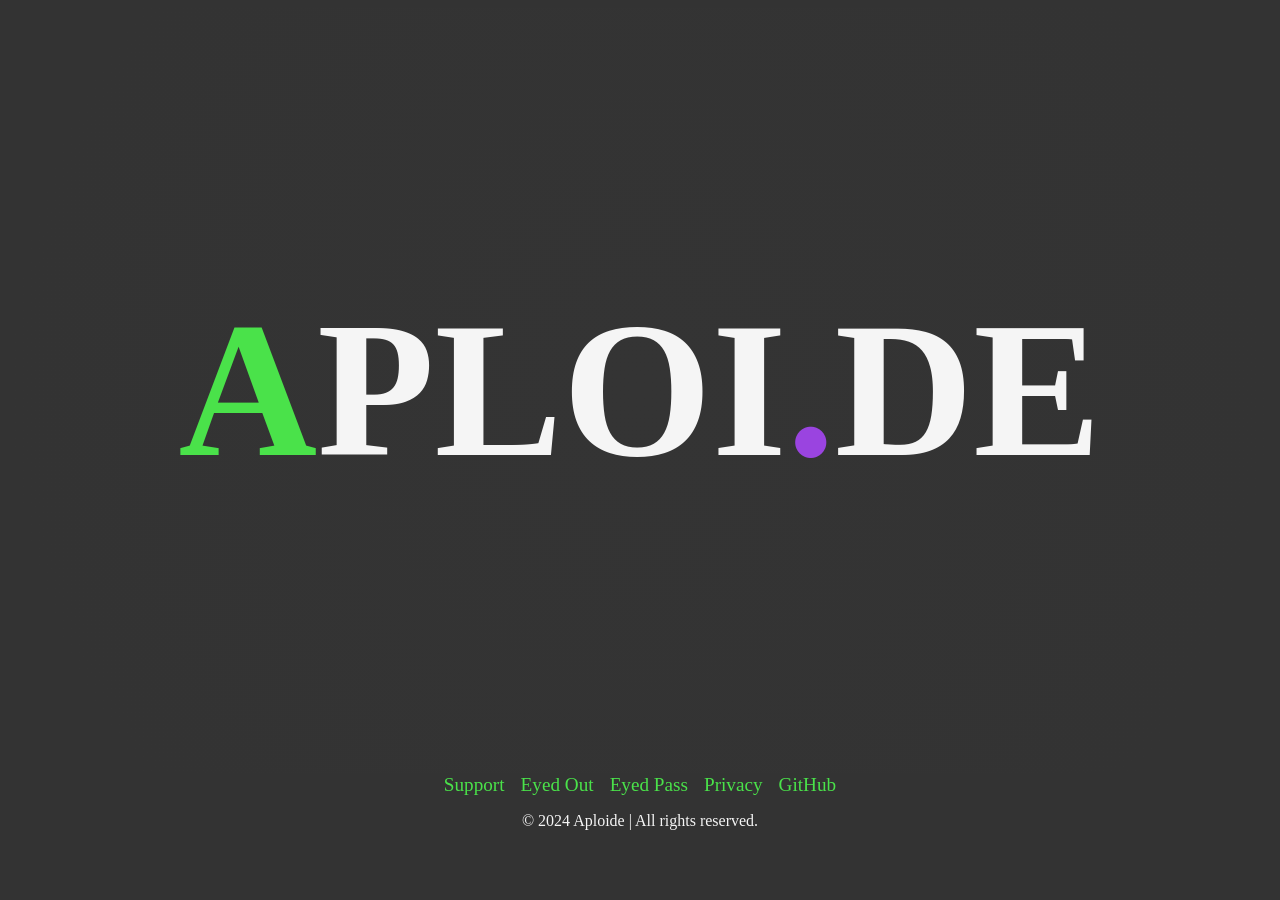
==== index.html @ a92f7ce1 "Added Eyed Pass, reformatted the code structure" ====
<!doctype html>
<html lang=en>
<meta http-equiv="content-type" content="text/html;charset=utf-8" />

<head>
  <meta charset="UTF-8">
  <meta name="viewport" content="width=device-width, initial-scale=1.0">
  <title>Aploide</title>
  <meta name="description"
    content="Aploide is a privacy-focused company dedicated to developing applications that promote secure and confidential interactions. With a strong commitment to user privacy, Aploide focuses on creating innovative and meaningful solutions that empower users while protecting their personal information.">
  <meta name="author" content="Aploide">
  <link rel="canonical" href="https://aploi.de">
  <link rel="shortcut icon" href="/favicon.ico" type="image/png">
  <link rel="icon" type="image/x-icon" href="/favicon.ico">

  <meta property="og:url" content="https://aploi.de">
  <meta property="og:type" content="website">
  <meta property="og:title" content="Aploide">
  <meta property="og:description"
    content="Aploide is a privacy-focused company dedicated to developing applications that promote secure and confidential interactions. With a strong commitment to user privacy, Aploide focuses on creating innovative and meaningful solutions that empower users while protecting their personal information.">
  <meta property="og:image" content="/assets/img/main.og.jpg">
  <meta property="og:image:alt" content="Aploide">
  <meta property="og:locale" content="en_US">
  <meta property="og:site_name" content="Aploide">

  <meta name="twitter:card" content="summary_large_image">
  <meta name="twitter:domain" content="aploi.de">
  <meta name="twitter:url" content="https://aploi.de">
  <meta name="twitter:title" content="Aploide">
  <meta name="twitter:description"
    content="Aploide is a privacy-focused company dedicated to developing applications that promote secure and confidential interactions. With a strong commitment to user privacy, Aploide focuses on creating innovative and meaningful solutions that empower users while protecting their personal information.">
  <meta name="twitter:image" content="/assets/img/main.og.jpg">

  <link rel="stylesheet" href="/assets/css/main.css">
  <link rel="stylesheet" href="/assets/css/fonts.css">

</head>

<body>
  <main>
    <section class="a-terattivo">
      <h1>
        <a href=https://aploi.de>
          <span class=verde>A</span>
          <span class=bianco>PLOI</span>
          <span class=viola>.</span>
          <span class=bianco>DE</span>
        </a>
      </h1>
    </section>
    <footer class="i-terattivo">
      <ul class="bott">
        <li><a href=mailto:yo@aploi.de>Support</a></li>
        <li><a href=/eyed>Eyed Out</a></li>
        <li><a href="/eyed-pass/">Eyed Pass</a></li>
        <li><a href=/privacy>Privacy</a></li>
        <li><a href=https://github.com/Aploide>GitHub</a></li>
      </ul>
      <ul class="a-copy">
        <li><span>© 2024 Aploide | All rights reserved.</span></li>
      </ul>
    </footer>
  </main>
</body>

</html>
---- assets/css/main.css ----
body {
    background-color: #333333;
    overflow: hidden;

}

main {
    background: radial-gradient(circle farthest-side, #343434 0%, #333333 100%);
}

.a-terattivo {
    font-family: 'bld';
    font-size: min(10em, 10vw);
    line-height: 1;
    font-weight: 700 !important;
    display: flex;
    justify-content: center;
    align-items: center;
    height: 85vh;
    outline: 0;
    word-wrap: normal;
}

.verde {
    color: #4ae24a;
}

.viola {
    color: #9a44e0;
}

.bianco {
    color: whitesmoke;
}

a:hover {
    color: #b25ff7;
}

a {
    color: #4ae24a;
    text-decoration: none;
    transition: color 0.3s ease-in-out;
}


.a-terattivo h1 {
    letter-spacing: -1.2em;
}

.a-terattivo h1 span {
    letter-spacing: 0;
}

.a-terattivo a {
    text-decoration: none;
}

.i-terattivo {
    position: absolute;
    bottom: 6%;
    left: 0;
    right: 0;
    padding: 1rem;
    display: flex;
    justify-content: center;
    align-items: center;
    flex-flow: row wrap;
    flex-direction: column;
    gap: 1rem;
}

.i-terattivo li {
    margin: 0;
    padding: 0;
}

.i-terattivo a {
    font-size: 1.2rem;
}

.i-terattivo ul {
    justify-content: center;
    display: flex;
    align-items: center;
    list-style: none;
    margin: 0;
    padding: 0;
    flex-flow: row wrap;
    gap: 1rem;
}

footer {
    font-family: 'Reg';
    font-weight: 400;
    display: flex;
    flex-flow: column nowrap;
    text-align: center;
    gap: 1rem;
    padding: 2rem;
    z-index: 5;
}

.a-copy {
    list-style: none;
    font-family: 'Mdm';
    color: whitesmoke;
    padding: 1rem;
    display: flex;
    justify-content: center;
    align-items: center;
    margin-top: 1rem;
}


/* For Text Only pages */

.spacer {
    margin: 5em 0;
}

.spacermini {
    margin: 2em 0;
}

.terattivo h1,
h2 {
    font-family: 'SBld';
    font-weight: 400;
}

.terattivo p {
    font-family: 'Mdm';
    font-weight: 100;
}
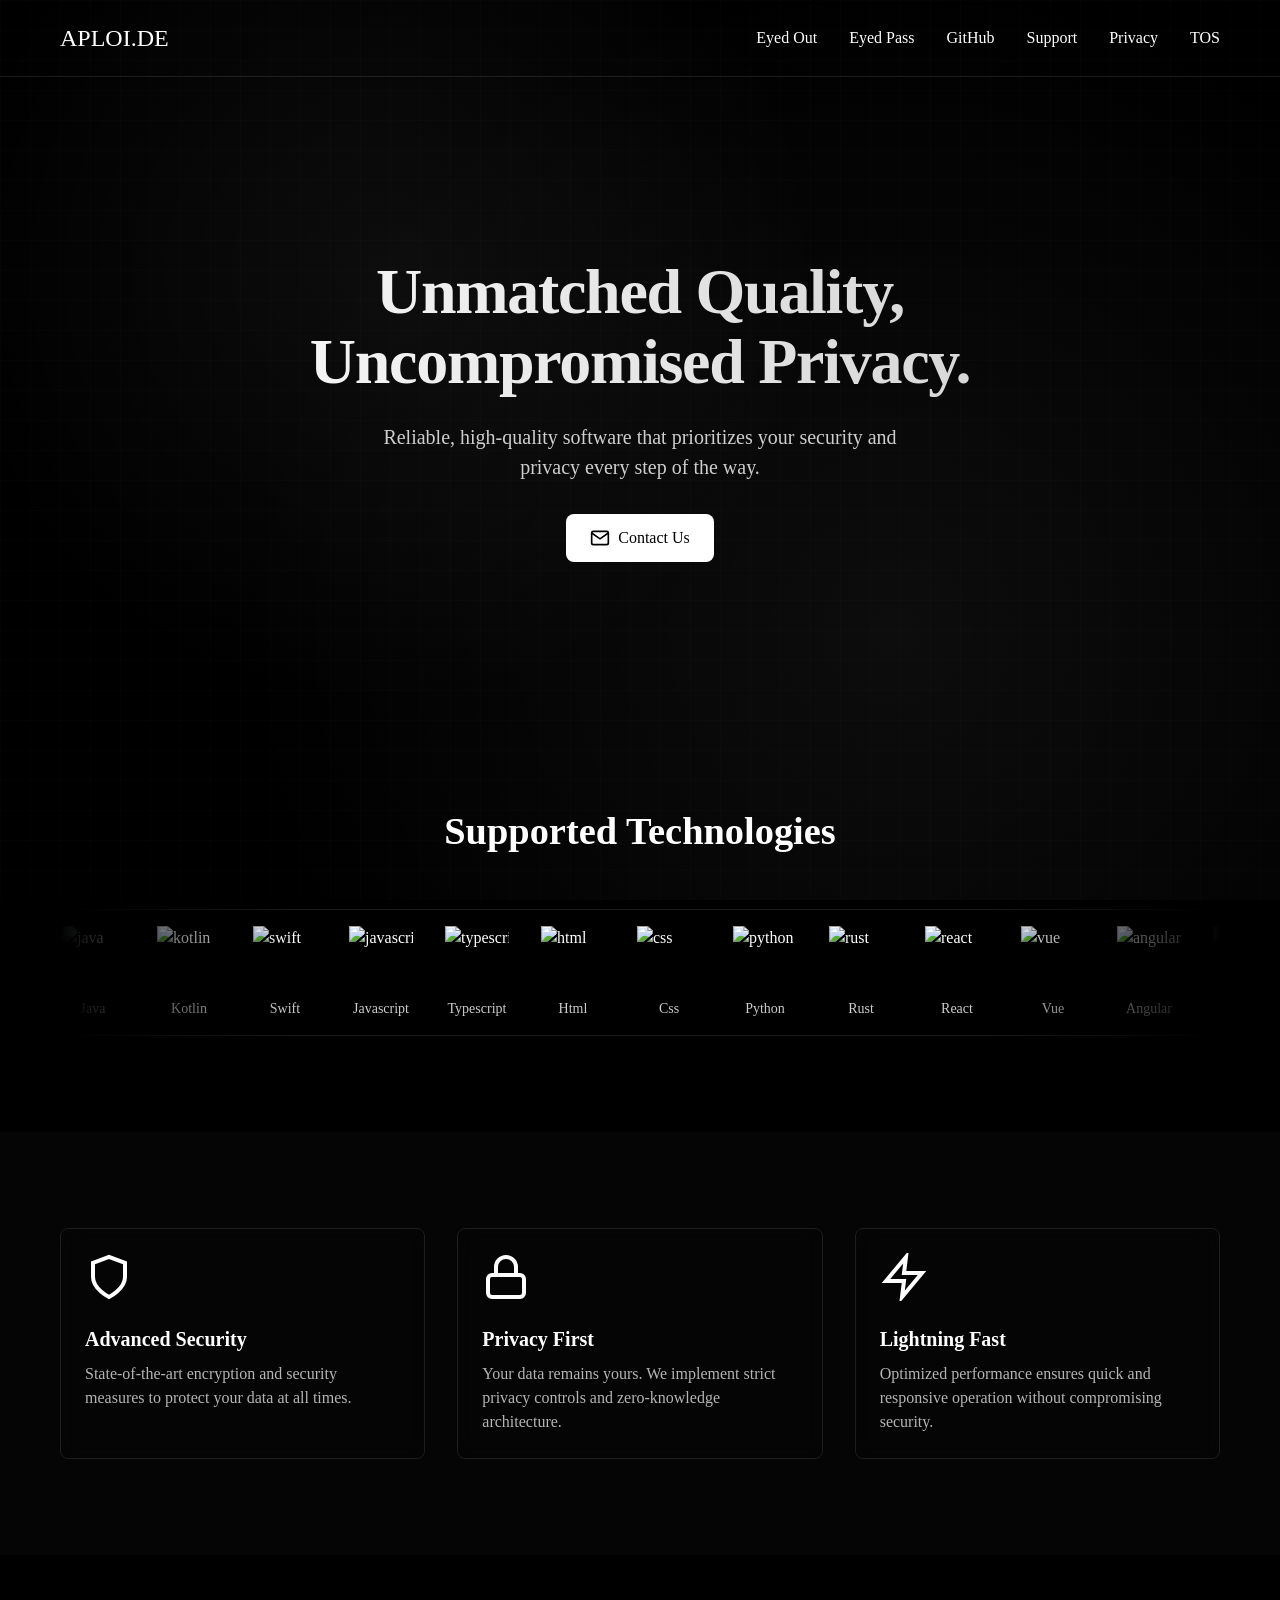
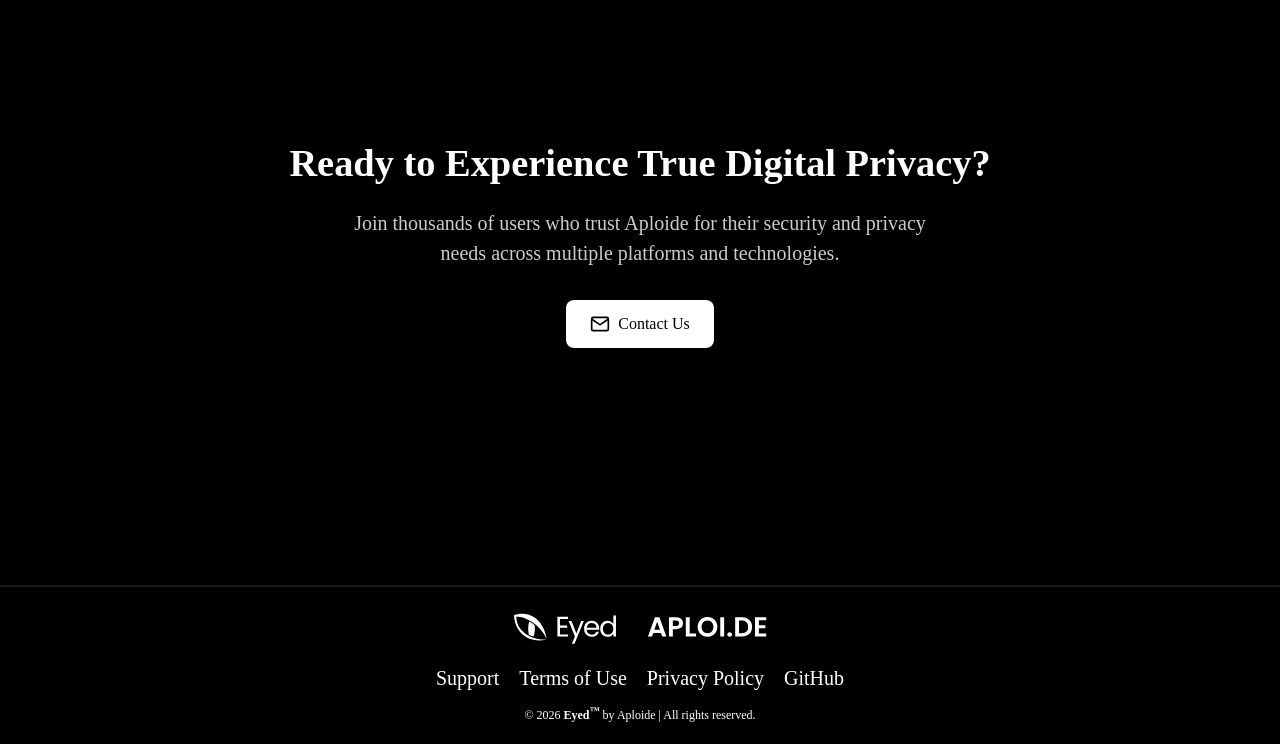
==== commit 1a0c8d3b: "Major Style change on the main page, fixed few elements, optimized the styles." ====
--- a/index.html
+++ b/index.html
@@ -1,66 +1,183 @@
-<!doctype html>
-<html lang=en>
-<meta http-equiv="content-type" content="text/html;charset=utf-8" />
-
-<head>
-  <meta charset="UTF-8">
-  <meta name="viewport" content="width=device-width, initial-scale=1.0">
-  <title>Aploide</title>
-  <meta name="description"
-    content="Aploide is a privacy-focused company dedicated to developing applications that promote secure and confidential interactions. With a strong commitment to user privacy, Aploide focuses on creating innovative and meaningful solutions that empower users while protecting their personal information.">
-  <meta name="author" content="Aploide">
-  <link rel="canonical" href="https://aploi.de">
-  <link rel="shortcut icon" href="/favicon.ico" type="image/png">
-  <link rel="icon" type="image/x-icon" href="/favicon.ico">
-
-  <meta property="og:url" content="https://aploi.de">
-  <meta property="og:type" content="website">
-  <meta property="og:title" content="Aploide">
-  <meta property="og:description"
-    content="Aploide is a privacy-focused company dedicated to developing applications that promote secure and confidential interactions. With a strong commitment to user privacy, Aploide focuses on creating innovative and meaningful solutions that empower users while protecting their personal information.">
-  <meta property="og:image" content="/assets/img/main.og.jpg">
-  <meta property="og:image:alt" content="Aploide">
-  <meta property="og:locale" content="en_US">
-  <meta property="og:site_name" content="Aploide">
-
-  <meta name="twitter:card" content="summary_large_image">
-  <meta name="twitter:domain" content="aploi.de">
-  <meta name="twitter:url" content="https://aploi.de">
-  <meta name="twitter:title" content="Aploide">
-  <meta name="twitter:description"
-    content="Aploide is a privacy-focused company dedicated to developing applications that promote secure and confidential interactions. With a strong commitment to user privacy, Aploide focuses on creating innovative and meaningful solutions that empower users while protecting their personal information.">
-  <meta name="twitter:image" content="/assets/img/main.og.jpg">
-
-  <link rel="stylesheet" href="/assets/css/main.css">
-  <link rel="stylesheet" href="/assets/css/fonts.css">
-
-</head>
-
-<body>
-  <main>
-    <section class="a-terattivo">
-      <h1>
-        <a href=https://aploi.de>
-          <span class=verde>A</span>
-          <span class=bianco>PLOI</span>
-          <span class=viola>.</span>
-          <span class=bianco>DE</span>
-        </a>
-      </h1>
-    </section>
-    <footer class="i-terattivo">
-      <ul class="bott">
-        <li><a href=mailto:yo@aploi.de>Support</a></li>
-        <li><a href=/eyed>Eyed Out</a></li>
-        <li><a href="/eyed-pass/">Eyed Pass</a></li>
-        <li><a href=/privacy>Privacy</a></li>
-        <li><a href=https://github.com/Aploide>GitHub</a></li>
-      </ul>
-      <ul class="a-copy">
-        <li><span>© 2024 Aploide | All rights reserved.</span></li>
-      </ul>
-    </footer>
-  </main>
-</body>
-
-</html>
+<!DOCTYPE html>
+<html lang="en">
+<head>
+    <meta charset="UTF-8">
+
+    <!-- Fonts preload -->
+    <link rel="preload" href="/assets/font/Reg.woff2" as="font" type="font/woff2" crossorigin="anonymous">
+    <link rel="preload" href="/assets/font/SBld.woff2" as="font" type="font/woff2" crossorigin="anonymous">
+    <link rel="preload" href="/assets/font/Mdm.woff2" as="font" type="font/woff2" crossorigin="anonymous">
+  
+    <!-- CSS Styling -->
+    <link rel="stylesheet" href="/assets/css/fonts.css" media="all" onload="this.media='all'">
+    <link rel="stylesheet" href="./assets/css/main.css" media="all" onload="this.media='all'">
+    <link rel="stylesheet" href="/assets/css/footer.css" media="all" onload="this.media='all'">
+  
+    <!-- Main metadata -->
+    <meta http-equiv="content-type" content="text/html;charset=utf-8" />
+    <meta name="viewport" content="width=device-width, initial-scale=1.0">
+    <title>Aploide - Unmatched Quality, Uncompromised Privacy.</title>
+    <meta name="description" content="Aploide is a privacy-focused company dedicated to developing applications that promote secure and confidential interactions. With a strong commitment to user privacy, Aploide focuses on creating innovative and meaningful solutions that empower users while protecting their personal information.">
+    <meta name="author" content="Aploide, Carlo Esposito">
+    <link rel="canonical" href="https://aploi.de/">
+    <link rel="shortcut icon" href="./favicon.ico" type="image/png">
+    <link rel="icon" type="image/x-icon" href="./favicon.ico">  
+    <meta property="og:url" content="https://aploi.de/">
+    <meta property="og:type" content="website">
+    <meta property="og:title" content="Aploide - Unmatched Quality, Uncompromised Privacy.">
+    <meta property="og:description" content="Aploide is a privacy-focused company dedicated to developing applications that promote secure and confidential interactions. With a strong commitment to user privacy, Aploide focuses on creating innovative and meaningful solutions that empower users while protecting their personal information.">
+    <meta property="og:image" content="/assets/img/main.og.jpg">
+    <meta property="og:image:alt" content="Aploide Website">
+    <meta property="og:locale" content="en_US">
+    <meta property="og:site_name" content="Aploide - Unmatched Quality, Uncompromised Privacy.">
+
+</head>
+<body>
+    <div class="background-pattern"></div>
+
+    <nav>
+        <div class="container nav-container">
+            <a href="/" class="logo">APLOI.DE</a>
+            <div class="nav-links">
+                <a href="/eyed/">Eyed Out</a>
+                <a href="/eyed-pass/">Eyed Pass</a>
+                <a href="https://github.com/aploide/">GitHub</a>
+                <a href="mailto:yo@aploi.de">Support</a>
+                <a href="/privacy/">Privacy</a>
+                <a href="/eyed-TOS/">TOS</a>
+            </div>
+        </div>
+    </nav>
+
+    <section class="hero">
+        <div class="container">
+            <h1>
+                Unmatched Quality,<br>
+                Uncompromised Privacy.
+            </h1>
+            <p>
+                Reliable, high-quality software that prioritizes your security and privacy every step of the way.
+            </p>
+            <div class="button-group">
+                <a href="mailto:yo@aploi.de" class="button button-primary">
+                    <svg width="20" height="20" viewBox="0 0 24 24" fill="none" stroke="currentColor" stroke-width="2">
+                        <path d="M4 4h16c1.1 0 2 .9 2 2v12c0 1.1-.9 2-2 2H4c-1.1 0-2-.9-2-2V6c0-1.1.9-2 2-2z"/>
+                        <polyline points="22,6 12,13 2,6"/>
+                    </svg>
+                    Contact Us
+                </a>
+            </div>
+        </div>
+    </section>
+
+    <section class="technologies">
+        <div class="container">
+            <h2>Supported Technologies</h2>
+            <div class="tech-carousel">
+                <div class="tech-carousel-inner">
+                    <!-- Qua si caricano gli elementi -->
+                </div>
+            </div>
+        </div>
+    </section>
+
+    <section class="features">
+        <div class="container">
+            <div class="features-grid">
+                <div class="feature">
+                    <svg viewBox="0 0 24 24" fill="none" stroke="currentColor" stroke-width="2">
+                        <path d="M12 22s8-4 8-10V5l-8-3-8 3v7c0 6 8 10 8 10z"/>
+                    </svg>
+                    <h3>Advanced Security</h3>
+                    <p>State-of-the-art encryption and security measures to protect your data at all times.</p>
+                </div>
+                <div class="feature">
+                    <svg viewBox="0 0 24 24" fill="none" stroke="currentColor" stroke-width="2">
+                        <rect x="3" y="11" width="18" height="11" rx="2" ry="2"/>
+                        <path d="M7 11V7a5 5 0 0110 0v4"/>
+                    </svg>
+                    <h3>Privacy First</h3>
+                    <p>Your data remains yours. We implement strict privacy controls and zero-knowledge architecture.</p>
+                </div>
+                <div class="feature">
+                    <svg viewBox="0 0 24 24" fill="none" stroke="currentColor" stroke-width="2">
+                        <path d="M13 2L3 14h9l-1 8 10-12h-9l1-8z"/>
+                    </svg>
+                    <h3>Lightning Fast</h3>
+                    <p>Optimized performance ensures quick and responsive operation without compromising security.</p>
+                </div>
+            </div>
+        </div>
+    </section>
+
+    <section class="hero">
+        <div class="container">
+            <h2>Ready to Experience True Digital Privacy?</h2>
+            <p>Join thousands of users who trust Aploide for their security and privacy needs across multiple platforms and technologies.</p>
+            <div class="button-group">
+                <a href="mailto:yo@aploi.de" class="button button-primary">
+                    <svg width="20" height="20" viewBox="0 0 24 24" fill="none" stroke="currentColor" stroke-width="2">
+                        <path d="M4 4h16c1.1 0 2 .9 2 2v12c0 1.1-.9 2-2 2H4c-1.1 0-2-.9-2-2V6c0-1.1.9-2 2-2z"/>
+                        <polyline points="22,6 12,13 2,6"/>
+                    </svg>
+                    Contact Us
+                </a>
+            </div>
+        </div>
+    </section>
+
+    <footer>
+        <a href="https://aploi.de"><img src="/assets/img/logos.svg" alt="Eyed and Aploide Logos"></a>
+        <div class="l-links">
+          <a href="mailto:yo@aploi.de">Support</a>
+          <a href="https://aploi.de/eyed-TOS">Terms of Use</a>
+          <a href="https://aploi.de/privacy">Privacy Policy</a>
+          <a href="https://github.com/aploide">GitHub</a>
+        </div>
+        <div class="copyright">
+          <p>© <span id="current-year"></span> <strong>Eyed<sup>™</sup></strong> by Aploide | All rights reserved.</p>
+        </div>
+    </footer>
+
+    <script>
+        
+        // Current year Copyright
+        document.getElementById('current-year').textContent = new Date().getFullYear();
+
+        // Technology carousel
+        const TECHNOLOGIES = [
+            'java', 'kotlin', 'swift', 'javascript', 'typescript', 'html', 'css',
+            'python', 'rust', 'react', 'vue', 'angular', 'nodejs', 'nextjs', 'nuxtjs', 
+            'ruby', 'git',
+        ];
+
+        const carouselInner = document.querySelector('.tech-carousel-inner');
+
+        function createTechItem(tech) {
+            const item = document.createElement('div');
+            item.className = 'tech-item';
+            item.innerHTML = `
+                <img src="https://skillicons.dev/icons?i=${tech}" alt="${tech}" width="64" height="64">
+                <span>${tech}</span>
+            `;
+            return item;
+        }
+
+        function populateCarousel() {
+            TECHNOLOGIES.forEach(tech => {
+                const item = createTechItem(tech);
+                carouselInner.appendChild(item);
+            });
+
+            // Clone items for seamless looping
+            TECHNOLOGIES.forEach(tech => {
+                const item = createTechItem(tech);
+                carouselInner.appendChild(item);
+            });
+        }
+
+        populateCarousel();
+    </script>
+</body>
+</html>
+
--- a/assets/css/main.css
+++ b/assets/css/main.css
@@ -1,135 +1,247 @@
-body {
-    background-color: #333333;
-    overflow: hidden;
-
-}
-
-main {
-    background: radial-gradient(circle farthest-side, #343434 0%, #333333 100%);
-}
-
-.a-terattivo {
-    font-family: 'bld';
-    font-size: min(10em, 10vw);
-    line-height: 1;
-    font-weight: 700 !important;
-    display: flex;
-    justify-content: center;
-    align-items: center;
-    height: 85vh;
-    outline: 0;
-    word-wrap: normal;
-}
-
-.verde {
-    color: #4ae24a;
-}
-
-.viola {
-    color: #9a44e0;
-}
-
-.bianco {
-    color: whitesmoke;
-}
-
-a:hover {
-    color: #b25ff7;
-}
-
-a {
-    color: #4ae24a;
-    text-decoration: none;
-    transition: color 0.3s ease-in-out;
-}
-
-
-.a-terattivo h1 {
-    letter-spacing: -1.2em;
-}
-
-.a-terattivo h1 span {
-    letter-spacing: 0;
-}
-
-.a-terattivo a {
-    text-decoration: none;
-}
-
-.i-terattivo {
-    position: absolute;
-    bottom: 6%;
-    left: 0;
-    right: 0;
-    padding: 1rem;
-    display: flex;
-    justify-content: center;
-    align-items: center;
-    flex-flow: row wrap;
-    flex-direction: column;
-    gap: 1rem;
-}
-
-.i-terattivo li {
+:root{
+    --non-focused-accent: #ffffff1a;
+    --first-color: #ffffff0d;
+    --second-color: #ffffff03;
+    --cream: #ffffffcc;
+}
+
+
+* {
     margin: 0;
     padding: 0;
-}
-
-.i-terattivo a {
-    font-size: 1.2rem;
-}
-
-.i-terattivo ul {
+    box-sizing: border-box;
+}
+
+body {
+    font-family: 'Reg';
+    background-color: black;
+    color: white;
+    line-height: 1.5;
+    min-height: 100vh;
+}
+
+/* Background patterns */
+.background-pattern {
+    position: fixed;
+    top: 0;
+    left: 0;
+    width: 100%;
+    height: 100%;
+    z-index: -1;
+    background-image: 
+        radial-gradient(circle at 30% 30%, var(--first-color) 0%, transparent 40%),
+        radial-gradient(circle at 70% 70%, var(--first-color) 0%, transparent 60%),
+        linear-gradient(to right, var(--second-color) 1px, transparent 1px),
+        linear-gradient(to bottom, var(--second-color) 1px, transparent 1px);
+    background-size: 100% 100%, 100% 100%, 30px 30px, 30px 30px;
+}
+
+/* Layout */
+.container {
+    max-width: 1200px;
+    margin: 0 auto;
+    padding: 0 20px;
+}
+
+/* Navigation */
+nav {
+    border-bottom: 1px solid var(--non-focused-accent);
+    padding: 20px 0;
+}
+
+.nav-container {
+    display: flex;
+    justify-content: space-between;
+    align-items: center;
+}
+
+.logo {
+    font-family: 'SBld';
+    font-size: 24px;
+    text-decoration: none;
+    color: white;
+}
+
+.nav-links {
+    display: none;
+}
+
+.nav-links a {
+    color: white;
+    text-decoration: none;
+    transition: opacity 0.2s;
+}
+
+.nav-links a:hover {
+    opacity: 0.8;
+}
+
+/* Hero Section */
+.hero {
+    padding: 96px 0;
+    text-align: center;
+    padding-top: 20vh;
+    height: 70vh;
+}
+
+.hero h1 {
+    font-size: clamp(2.5rem, 5vw, 4.5rem);
+    font-family: 'Mdm';
+    letter-spacing: -0.02em;
+    line-height: 1.1;
+    margin-bottom: 24px;
+    background: linear-gradient(to right, white, var(--cream));
+    -webkit-background-clip: text;
+    background-clip: text;
+    color: transparent;
+}
+
+.hero p {
+    font-size: clamp(1.1rem, 2vw, 1.25rem);
+    color: rgba(255, 255, 255, 0.8);
+    max-width: 36rem;
+    margin: 0 auto 32px;
+}
+
+.hero h2 {
+    font-size: clamp(2rem, 3vw, 2.5rem);
+    font-family: 'Mdm';
+    margin-bottom: 16px;
+}
+
+
+/* Buttons */
+.button-group {
+    display: flex;
+    gap: 16px;
     justify-content: center;
+    flex-wrap: wrap;
+}
+
+.button {
+    display: inline-flex;
+    align-items: center;
+    gap: 8px;
+    padding: 12px 24px;
+    border-radius: 8px;
+    font-family: 'SBld';
+    text-decoration: none;
+    transition: all 0.2s;
+}
+
+.button-primary {
+    background-color: white;
+    color: black;
+}
+
+.button-primary:hover {
+    background-color: #ffffffe6;
+}
+
+/* Features Section */
+.features {
+    padding: 96px 0;
+    background-color: #ffffff05;
+}
+
+.features-grid {
+    display: grid;
+    gap: 32px;
+    grid-template-columns: repeat(auto-fit, minmax(280px, 1fr));
+}
+
+.feature {
+    padding: 24px;
+    border: 1px solid #ffffff1a;
+    border-radius: 8px;
+    backdrop-filter: blur(10px);
+}
+
+.feature svg {
+    width: 48px;
+    height: 48px;
+    margin-bottom: 16px;
+}
+
+.feature h3 {
+    font-size: 20px;
+    margin-bottom: 8px;
+}
+
+.feature p {
+    color: rgba(255, 255, 255, 0.7);
+}
+
+/* Technologies Section */
+.technologies {
+    padding: 96px 0;
+}
+
+.technologies h2 {
+    font-size: clamp(2rem, 3vw, 2.5rem);
+    margin-bottom: 48px;
+    text-align: center;
+}
+
+.tech-carousel {
+    position: relative;
+    width: 100%;
+    overflow: hidden;
+    background-color: rgba(0, 0, 0, 0.2);
+    backdrop-filter: blur(8px);
+    border: 1px solid rgba(255, 255, 255, 0.1);
+    border-radius: 8px;
+    padding: 16px 0;
+    mask-image: linear-gradient(to right, transparent, white 20%, white 80%, transparent);
+    -webkit-mask-image: linear-gradient(to right, transparent, white 20%, white 80%, transparent);
+}
+
+.tech-carousel-inner {
     display: flex;
+    gap: 32px;
+    white-space: nowrap;
+    animation: scroll 30s linear infinite;
+}
+
+.tech-carousel-inner:hover {
+    animation-play-state: paused;
+}
+
+@keyframes scroll {
+    from {
+        transform: translateX(0);
+    }
+    to {
+        transform: translateX(calc(-50% - 16px));
+    }
+}
+
+.tech-item {
+    display: inline-flex;
+    flex-direction: column;
     align-items: center;
-    list-style: none;
-    margin: 0;
-    padding: 0;
-    flex-flow: row wrap;
-    gap: 1rem;
-}
-
-footer {
-    font-family: 'Reg';
-    font-weight: 400;
-    display: flex;
-    flex-flow: column nowrap;
-    text-align: center;
-    gap: 1rem;
-    padding: 2rem;
-    z-index: 5;
-}
-
-.a-copy {
-    list-style: none;
-    font-family: 'Mdm';
-    color: whitesmoke;
-    padding: 1rem;
-    display: flex;
     justify-content: center;
-    align-items: center;
-    margin-top: 1rem;
-}
-
-
-/* For Text Only pages */
-
-.spacer {
-    margin: 5em 0;
-}
-
-.spacermini {
-    margin: 2em 0;
-}
-
-.terattivo h1,
-h2 {
-    font-family: 'SBld';
-    font-weight: 400;
-}
-
-.terattivo p {
-    font-family: 'Mdm';
-    font-weight: 100;
-}+    flex-shrink: 0;
+}
+
+.tech-item img {
+    width: 64px;
+    height: 64px;
+    margin-bottom: 8px;
+}
+
+.tech-item span {
+    font-size: 14px;
+    color: var(--cream);
+    text-transform: capitalize;
+}
+
+
+/* Responsive */
+
+@media (min-width: 768px) {
+    .nav-links {
+        display: flex;
+        gap: 32px;
+    }
+}
--- a/assets/css/footer.css
+++ b/assets/css/footer.css
@@ -0,0 +1,49 @@
+/* Footer */
+
+footer{
+    border-top: 2px solid var(--non-focused-accent);
+    padding: 20px;
+
+    display: flex;
+    flex-wrap: nowrap;
+    flex-direction: column;
+    align-items: center;
+
+    gap: 10px;
+}
+
+footer img{
+    width: clamp(270px, 10vw, 430px);
+}
+
+.l-links{
+    display: flex;
+    flex-wrap: wrap;
+    flex-direction: row;
+    align-items: center;
+    justify-content: center;
+    gap: 20px;
+}
+
+.l-links a{
+    text-decoration: none;
+    font-family: 'Mdm';
+    font-size: clamp(16px, 2vw, 20px);
+    color: white;
+
+    transition: 250ms;
+}
+
+.l-links a:hover{
+    color: var(--bright-accent);
+
+    transition: 250ms;
+}
+
+.copyright{
+    font-size: 12px;
+}
+
+.copyright span{
+    display: inline;
+}
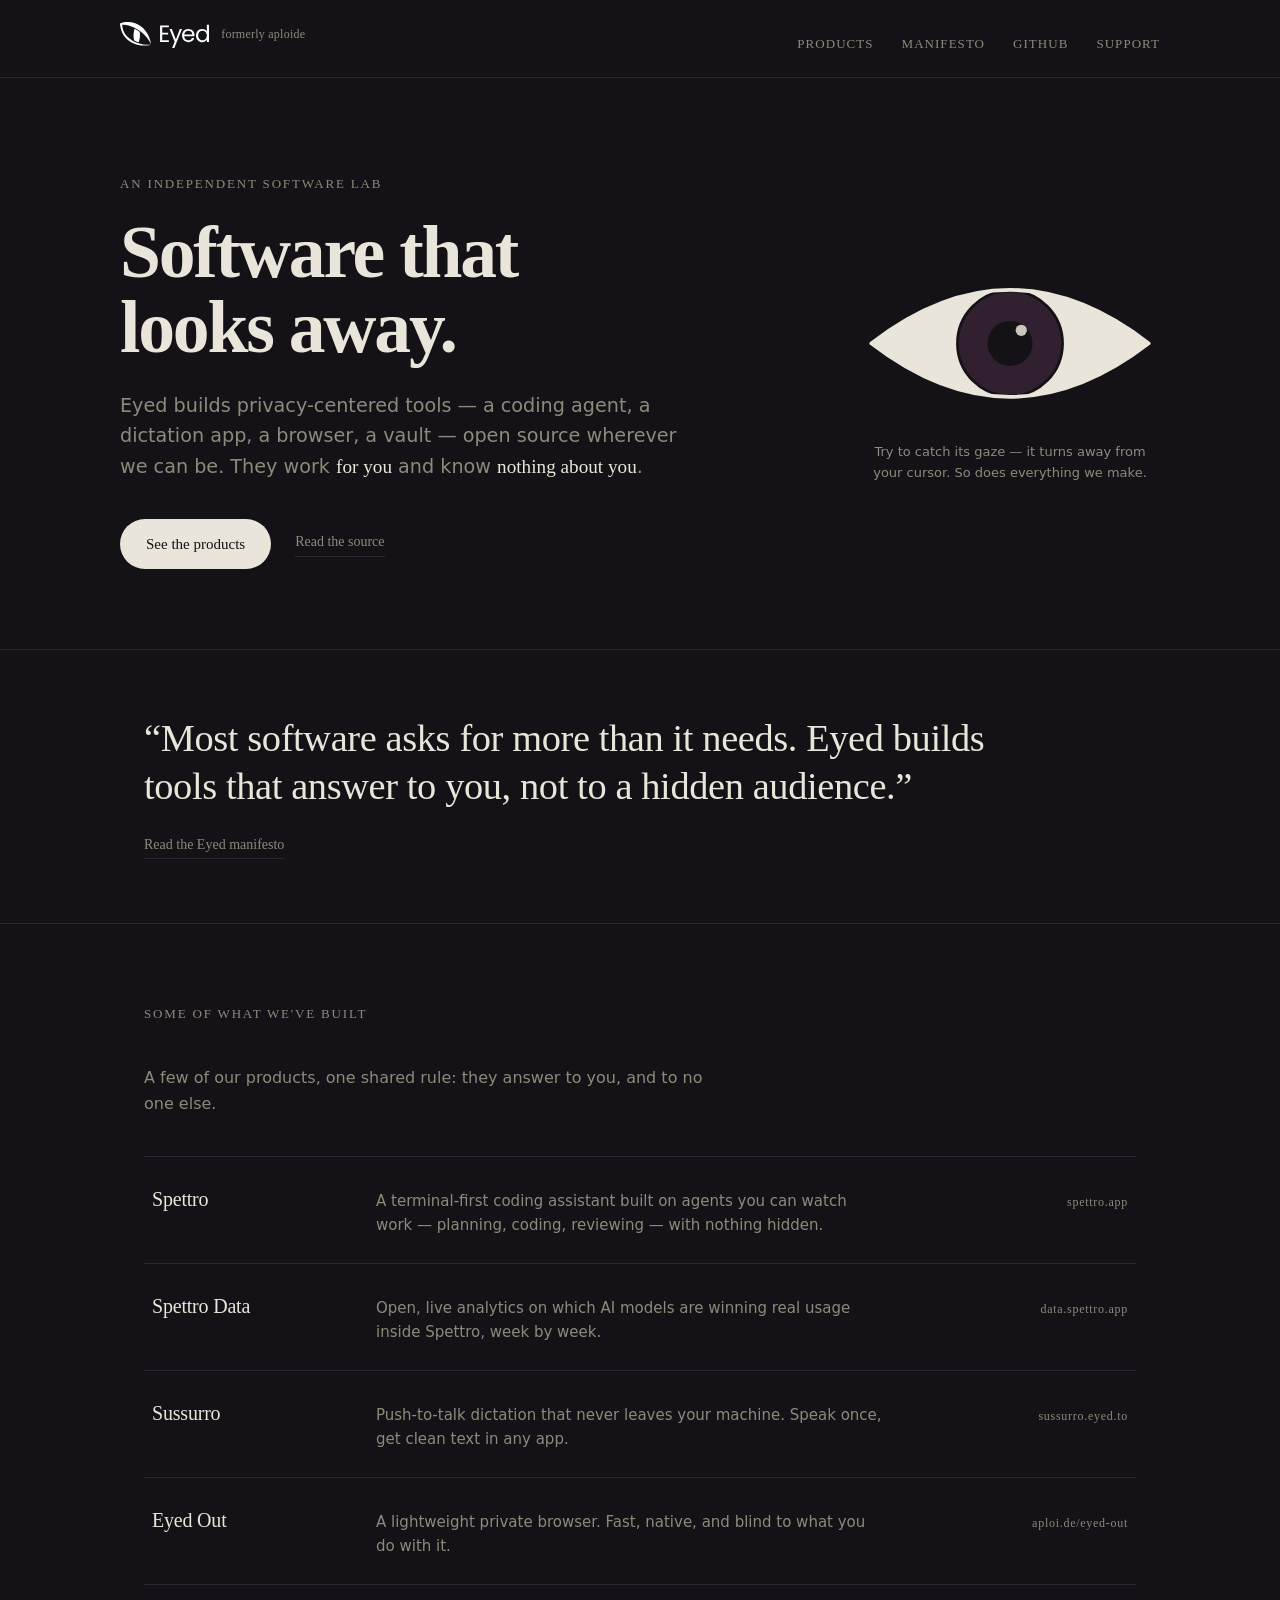
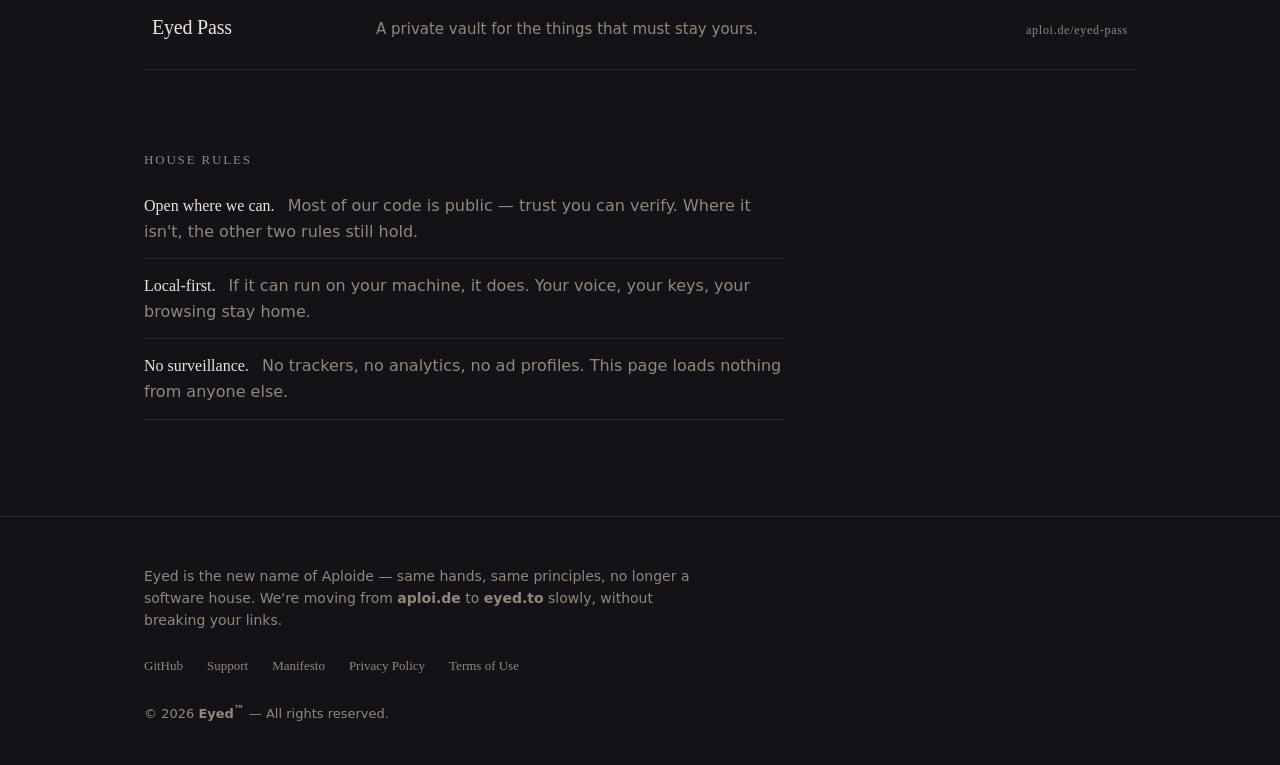
==== commit 868a8c20: "Restructure Eyed pages: split Eyed into Eyed Out and Eyed Pass, add shared page styles - Rename Eyed" ====
--- a/index.html
+++ b/index.html
@@ -2,182 +2,197 @@
 <html lang="en">
 <head>
     <meta charset="UTF-8">
+    <meta name="viewport" content="width=device-width, initial-scale=1.0">
 
     <!-- Fonts preload -->
     <link rel="preload" href="/assets/font/Reg.woff2" as="font" type="font/woff2" crossorigin="anonymous">
     <link rel="preload" href="/assets/font/SBld.woff2" as="font" type="font/woff2" crossorigin="anonymous">
     <link rel="preload" href="/assets/font/Mdm.woff2" as="font" type="font/woff2" crossorigin="anonymous">
-  
+    <link rel="preload" href="/assets/font/XBld.woff2" as="font" type="font/woff2" crossorigin="anonymous">
+    <link rel="preload" href="/assets/font/Lig.woff2" as="font" type="font/woff2" crossorigin="anonymous">
+
     <!-- CSS Styling -->
-    <link rel="stylesheet" href="/assets/css/fonts.css" media="all" onload="this.media='all'">
-    <link rel="stylesheet" href="./assets/css/main.css" media="all" onload="this.media='all'">
-    <link rel="stylesheet" href="/assets/css/footer.css" media="all" onload="this.media='all'">
-  
+    <link rel="stylesheet" href="/assets/css/fonts.css">
+    <link rel="stylesheet" href="/assets/css/home.css">
+
     <!-- Main metadata -->
-    <meta http-equiv="content-type" content="text/html;charset=utf-8" />
-    <meta name="viewport" content="width=device-width, initial-scale=1.0">
-    <title>Aploide - Unmatched Quality, Uncompromised Privacy.</title>
-    <meta name="description" content="Aploide is a privacy-focused company dedicated to developing applications that promote secure and confidential interactions. With a strong commitment to user privacy, Aploide focuses on creating innovative and meaningful solutions that empower users while protecting their personal information.">
-    <meta name="author" content="Aploide, Carlo Esposito">
+    <title>Eyed — Software that looks away.</title>
+    <meta name="description" content="Eyed (formerly Aploide) is an independent lab building open-source, privacy-centered tools: Spettro, Sussurro, Eyed Out and Eyed Pass. No trackers, no accounts, nothing watching you.">
+    <meta name="author" content="Eyed, Carlo Esposito">
     <link rel="canonical" href="https://aploi.de/">
-    <link rel="shortcut icon" href="./favicon.ico" type="image/png">
-    <link rel="icon" type="image/x-icon" href="./favicon.ico">  
+    <link rel="icon" type="image/png" href="./favicon.png">
     <meta property="og:url" content="https://aploi.de/">
     <meta property="og:type" content="website">
-    <meta property="og:title" content="Aploide - Unmatched Quality, Uncompromised Privacy.">
-    <meta property="og:description" content="Aploide is a privacy-focused company dedicated to developing applications that promote secure and confidential interactions. With a strong commitment to user privacy, Aploide focuses on creating innovative and meaningful solutions that empower users while protecting their personal information.">
-    <meta property="og:image" content="/assets/img/main.og.jpg">
-    <meta property="og:image:alt" content="Aploide Website">
+    <meta property="og:title" content="Eyed — Software that looks away.">
+    <meta property="og:description" content="Eyed (formerly Aploide) is an independent lab building open-source, privacy-centered tools. No trackers, no accounts, nothing watching you.">
+    <meta property="og:image" content="/assets/img/main.og.png">
+    <meta property="og:image:alt" content="Eyed Website">
     <meta property="og:locale" content="en_US">
-    <meta property="og:site_name" content="Aploide - Unmatched Quality, Uncompromised Privacy.">
-
+    <meta property="og:site_name" content="Eyed">
 </head>
 <body>
-    <div class="background-pattern"></div>
 
     <nav>
-        <div class="container nav-container">
-            <a href="/" class="logo">APLOI.DE</a>
+        <div class="wrap nav-inner">
+            <a href="/" class="wordmark">
+                <img src="/assets/img/Logo.svg" alt="Eyed" height="26">
+                <small>formerly aploide</small>
+            </a>
             <div class="nav-links">
-                <a href="/eyed/">Eyed Out</a>
-                <a href="/eyed-pass/">Eyed Pass</a>
+                <a href="#products">Products</a>
+                <a href="/manifesto/en/">Manifesto</a>
                 <a href="https://github.com/aploide/">GitHub</a>
                 <a href="mailto:yo@aploi.de">Support</a>
-                <a href="/privacy/">Privacy</a>
-                <a href="/eyed-TOS/">TOS</a>
             </div>
         </div>
     </nav>
 
-    <section class="hero">
-        <div class="container">
-            <h1>
-                Unmatched Quality,<br>
-                Uncompromised Privacy.
-            </h1>
-            <p>
-                Reliable, high-quality software that prioritizes your security and privacy every step of the way.
+    <header class="hero wrap">
+        <div>
+            <p class="eyebrow">An independent software lab</p>
+            <h1>Software that looks&nbsp;away.</h1>
+            <p class="lede">
+                Eyed builds privacy-centered tools — a coding agent, a dictation
+                app, a browser, a vault — open source wherever we can be. They work
+                <strong>for you</strong> and know <strong>nothing about you</strong>.
             </p>
-            <div class="button-group">
-                <a href="mailto:yo@aploi.de" class="button button-primary">
-                    <svg width="20" height="20" viewBox="0 0 24 24" fill="none" stroke="currentColor" stroke-width="2">
-                        <path d="M4 4h16c1.1 0 2 .9 2 2v12c0 1.1-.9 2-2 2H4c-1.1 0-2-.9-2-2V6c0-1.1.9-2 2-2z"/>
-                        <polyline points="22,6 12,13 2,6"/>
-                    </svg>
-                    Contact Us
-                </a>
+            <div class="hero-actions">
+                <a href="#products" class="btn">See the products</a>
+                <a href="https://github.com/aploide/" class="quiet-link">Read the source</a>
             </div>
+        </div>
+
+        <figure class="eye-figure">
+            <svg class="eye-svg" viewBox="0 0 320 180" role="img" aria-label="A drawn eye whose pupil turns away from your cursor">
+                <defs>
+                    <clipPath id="lens">
+                        <path d="M12,90 Q160,-24 308,90 Q160,204 12,90 Z"/>
+                    </clipPath>
+                </defs>
+                <g class="eye-all">
+                    <g class="eye-inner" clip-path="url(#lens)">
+                        <rect x="0" y="0" width="320" height="180" fill="#EAE5DA"/>
+                        <g class="eye-iris" id="eye-iris">
+                            <circle cx="160" cy="90" r="56" fill="#302030"/>
+                            <circle cx="160" cy="90" r="56" fill="none" stroke="#141216" stroke-width="3"/>
+                            <circle cx="160" cy="90" r="24" fill="#141216"/>
+                            <circle cx="172" cy="76" r="6" fill="#EAE5DA" opacity="0.85"/>
+                        </g>
+                    </g>
+                    <path class="eye-outline" d="M12,90 Q160,-24 308,90 Q160,204 12,90 Z" fill="none" stroke="#EAE5DA" stroke-width="4" stroke-linejoin="round"/>
+                </g>
+                <line class="eye-lid" x1="14" y1="90" x2="306" y2="90" stroke="#EAE5DA" stroke-width="4" stroke-linecap="round"/>
+            </svg>
+            <figcaption class="eye-caption">
+                Try to catch its gaze — it turns away from your cursor.
+                So does everything we make.
+            </figcaption>
+        </figure>
+    </header>
+
+    <section class="manifesto-quote">
+        <div class="wrap">
+            <blockquote>
+                “Most software asks for more than it needs. Eyed builds tools that answer to you, not to a hidden audience.”
+            </blockquote>
+            <a href="/manifesto/en/" class="quiet-link">Read the Eyed manifesto</a>
         </div>
     </section>
 
-    <section class="technologies">
-        <div class="container">
-            <h2>Supported Technologies</h2>
-            <div class="tech-carousel">
-                <div class="tech-carousel-inner">
-                    <!-- Qua si caricano gli elementi -->
-                </div>
-            </div>
+    <section class="products" id="products">
+        <div class="wrap">
+            <p class="section-label">Some of what we've built</p>
+            <p>A few of our products, one shared rule: they answer to you, and to no one else.</p>
+            <ul class="product-list">
+                <li>
+                    <a href="https://spettro.app">
+                        <span class="product-name">Spettro</span>
+                        <span class="product-desc">A terminal-first coding assistant built on agents you can watch work — planning, coding, reviewing — with nothing hidden.</span>
+                        <span class="product-where">spettro.app</span>
+                    </a>
+                </li>
+                <li>
+                    <a href="https://data.spettro.app">
+                        <span class="product-name">Spettro Data</span>
+                        <span class="product-desc">Open, live analytics on which AI models are winning real usage inside Spettro, week by week.</span>
+                        <span class="product-where">data.spettro.app</span>
+                    </a>
+                </li>
+                <li>
+                    <a href="https://sussurro.eyed.to">
+                        <span class="product-name">Sussurro</span>
+                        <span class="product-desc">Push-to-talk dictation that never leaves your machine. Speak once, get clean text in any app.</span>
+                        <span class="product-where">sussurro.eyed.to</span>
+                    </a>
+                </li>
+                <li>
+                    <a href="/eyed-out/">
+                        <span class="product-name">Eyed Out</span>
+                        <span class="product-desc">A lightweight private browser. Fast, native, and blind to what you do with it.</span>
+                        <span class="product-where">aploi.de/eyed-out</span>
+                    </a>
+                </li>
+                <li>
+                    <a href="/eyed-pass/">
+                        <span class="product-name">Eyed Pass</span>
+                        <span class="product-desc">A private vault for the things that must stay yours.</span>
+                        <span class="product-where">aploi.de/eyed-pass</span>
+                    </a>
+                </li>
+            </ul>
         </div>
     </section>
 
-    <section class="features">
-        <div class="container">
-            <div class="features-grid">
-                <div class="feature">
-                    <svg viewBox="0 0 24 24" fill="none" stroke="currentColor" stroke-width="2">
-                        <path d="M12 22s8-4 8-10V5l-8-3-8 3v7c0 6 8 10 8 10z"/>
-                    </svg>
-                    <h3>Advanced Security</h3>
-                    <p>State-of-the-art encryption and security measures to protect your data at all times.</p>
-                </div>
-                <div class="feature">
-                    <svg viewBox="0 0 24 24" fill="none" stroke="currentColor" stroke-width="2">
-                        <rect x="3" y="11" width="18" height="11" rx="2" ry="2"/>
-                        <path d="M7 11V7a5 5 0 0110 0v4"/>
-                    </svg>
-                    <h3>Privacy First</h3>
-                    <p>Your data remains yours. We implement strict privacy controls and zero-knowledge architecture.</p>
-                </div>
-                <div class="feature">
-                    <svg viewBox="0 0 24 24" fill="none" stroke="currentColor" stroke-width="2">
-                        <path d="M13 2L3 14h9l-1 8 10-12h-9l1-8z"/>
-                    </svg>
-                    <h3>Lightning Fast</h3>
-                    <p>Optimized performance ensures quick and responsive operation without compromising security.</p>
-                </div>
-            </div>
-        </div>
-    </section>
-
-    <section class="hero">
-        <div class="container">
-            <h2>Ready to Experience True Digital Privacy?</h2>
-            <p>Join thousands of users who trust Aploide for their security and privacy needs across multiple platforms and technologies.</p>
-            <div class="button-group">
-                <a href="mailto:yo@aploi.de" class="button button-primary">
-                    <svg width="20" height="20" viewBox="0 0 24 24" fill="none" stroke="currentColor" stroke-width="2">
-                        <path d="M4 4h16c1.1 0 2 .9 2 2v12c0 1.1-.9 2-2 2H4c-1.1 0-2-.9-2-2V6c0-1.1.9-2 2-2z"/>
-                        <polyline points="22,6 12,13 2,6"/>
-                    </svg>
-                    Contact Us
-                </a>
-            </div>
+    <section class="rules">
+        <div class="wrap">
+            <p class="section-label">House rules</p>
+            <ul>
+                <li><strong>Open where we can.</strong> Most of our code is public — trust you can verify. Where it isn't, the other two rules still hold.</li>
+                <li><strong>Local-first.</strong> If it can run on your machine, it does. Your voice, your keys, your browsing stay home.</li>
+                <li><strong>No surveillance.</strong> No trackers, no analytics, no ad profiles. This page loads nothing from anyone else.</li>
+            </ul>
         </div>
     </section>
 
     <footer>
-        <a href="https://aploi.de"><img src="/assets/img/logos.svg" alt="Eyed and Aploide Logos"></a>
-        <div class="l-links">
-          <a href="mailto:yo@aploi.de">Support</a>
-          <a href="https://aploi.de/eyed-TOS">Terms of Use</a>
-          <a href="https://aploi.de/privacy">Privacy Policy</a>
-          <a href="https://github.com/aploide">GitHub</a>
-        </div>
-        <div class="copyright">
-          <p>© <span id="current-year"></span> <strong>Eyed<sup>™</sup></strong> by Aploide | All rights reserved.</p>
+        <div class="wrap footer-inner">
+            <p class="footer-note">
+                Eyed is the new name of Aploide — same hands, same principles, no longer a
+                software house. We're moving from <strong>aploi.de</strong> to
+                <strong>eyed.to</strong> slowly, without breaking your links.
+            </p>
+            <div class="footer-links">
+                <a href="https://github.com/aploide">GitHub</a>
+                <a href="mailto:yo@aploi.de">Support</a>
+                <a href="/manifesto/en/">Manifesto</a>
+                <a href="/privacy/">Privacy Policy</a>
+                <a href="/eyed-TOS/">Terms of Use</a>
+            </div>
+            <p class="copyright">© <span id="current-year"></span> <strong>Eyed<sup>™</sup></strong> — All rights reserved.</p>
         </div>
     </footer>
 
     <script>
-        
-        // Current year Copyright
         document.getElementById('current-year').textContent = new Date().getFullYear();
 
-        // Technology carousel
-        const TECHNOLOGIES = [
-            'java', 'kotlin', 'swift', 'javascript', 'typescript', 'html', 'css',
-            'python', 'rust', 'react', 'vue', 'angular', 'nodejs', 'nextjs', 'nuxtjs', 
-            'ruby', 'git',
-        ];
-
-        const carouselInner = document.querySelector('.tech-carousel-inner');
-
-        function createTechItem(tech) {
-            const item = document.createElement('div');
-            item.className = 'tech-item';
-            item.innerHTML = `
-                <img src="https://skillicons.dev/icons?i=${tech}" alt="${tech}" width="64" height="64">
-                <span>${tech}</span>
-            `;
-            return item;
-        }
-
-        function populateCarousel() {
-            TECHNOLOGIES.forEach(tech => {
-                const item = createTechItem(tech);
-                carouselInner.appendChild(item);
-            });
-
-            // Clone items for seamless looping
-            TECHNOLOGIES.forEach(tech => {
-                const item = createTechItem(tech);
-                carouselInner.appendChild(item);
-            });
-        }
-
-        populateCarousel();
+        // The eye looks away from your cursor.
+        (function () {
+            if (window.matchMedia('(prefers-reduced-motion: reduce)').matches) return;
+            const iris = document.getElementById('eye-iris');
+            const svg = document.querySelector('.eye-svg');
+            document.addEventListener('mousemove', (e) => {
+                const r = svg.getBoundingClientRect();
+                const cx = r.left + r.width / 2;
+                const cy = r.top + r.height / 2;
+                const dx = e.clientX - cx;
+                const dy = e.clientY - cy;
+                const d = Math.hypot(dx, dy) || 1;
+                // move opposite to the cursor, clamped inside the lens
+                const k = Math.min(1, d / 300);
+                iris.setAttribute('transform',
+                    'translate(' + (-dx / d * 30 * k).toFixed(1) + ' ' + (-dy / d * 14 * k).toFixed(1) + ')');
+            }, { passive: true });
+        })();
     </script>
 </body>
 </html>
-
--- a/assets/css/home.css
+++ b/assets/css/home.css
@@ -0,0 +1,442 @@
+/* Eyed — homepage. Ivory on warm charcoal, everywhere — the eye included. */
+
+:root {
+    --ink: #141216;
+    --ink-2: #191619;
+    --paper: #EAE5DA;
+    --dim: #8F897C;
+    --line: #2B272E;
+    --accent: #8FAE9F;
+}
+
+* {
+    margin: 0;
+    padding: 0;
+    box-sizing: border-box;
+}
+
+::selection {
+    background: var(--paper);
+    color: var(--ink);
+}
+
+html {
+    scroll-behavior: smooth;
+}
+
+body {
+    font-family: 'Reg', system-ui, sans-serif;
+    background: var(--ink);
+    color: var(--paper);
+    line-height: 1.6;
+    min-height: 100vh;
+    -webkit-font-smoothing: antialiased;
+}
+
+a {
+    color: inherit;
+}
+
+.wrap {
+    max-width: 1040px;
+    margin: 0 auto;
+    padding: 0 24px;
+}
+
+/* ---------- nav ---------- */
+
+nav {
+    border-bottom: 1px solid var(--line);
+}
+
+.nav-inner {
+    display: flex;
+    align-items: baseline;
+    justify-content: space-between;
+    padding: 22px 0;
+}
+
+.wordmark {
+    display: flex;
+    align-items: center;
+    text-decoration: none;
+}
+
+.wordmark img {
+    display: block;
+    height: 26px;
+    width: auto;
+}
+
+.wordmark small {
+    font-family: 'Reg';
+    font-size: 12px;
+    color: var(--dim);
+    letter-spacing: 0.02em;
+    margin-left: 12px;
+}
+
+.nav-links {
+    display: flex;
+    gap: 28px;
+}
+
+.nav-links a {
+    font-family: 'Mdm';
+    font-size: 13px;
+    letter-spacing: 0.08em;
+    text-transform: uppercase;
+    text-decoration: none;
+    color: var(--dim);
+    transition: color 0.2s;
+}
+
+.nav-links a:hover,
+.nav-links a:focus-visible {
+    color: var(--paper);
+}
+
+/* ---------- hero ---------- */
+
+.hero {
+    display: grid;
+    grid-template-columns: minmax(0, 1fr) auto;
+    align-items: center;
+    gap: 48px;
+    padding: 96px 0 80px;
+}
+
+.eyebrow {
+    font-family: 'Mdm';
+    font-size: 13px;
+    letter-spacing: 0.14em;
+    text-transform: uppercase;
+    color: var(--dim);
+    margin-bottom: 20px;
+}
+
+.hero h1 {
+    font-family: 'XBld';
+    font-size: clamp(2.6rem, 6vw, 4.6rem);
+    line-height: 1.02;
+    letter-spacing: -0.03em;
+    margin-bottom: 26px;
+}
+
+.hero .lede {
+    font-size: clamp(1.05rem, 1.6vw, 1.2rem);
+    color: var(--dim);
+    max-width: 30em;
+    margin-bottom: 36px;
+}
+
+.hero .lede strong {
+    font-family: 'SBld';
+    font-weight: normal;
+    color: var(--paper);
+}
+
+.hero-actions {
+    display: flex;
+    align-items: center;
+    gap: 24px;
+    flex-wrap: wrap;
+}
+
+.btn {
+    font-family: 'SBld';
+    font-size: 15px;
+    text-decoration: none;
+    color: var(--ink);
+    background: var(--paper);
+    padding: 13px 26px;
+    border-radius: 999px;
+    transition: background 0.2s;
+}
+
+.btn:hover,
+.btn:focus-visible {
+    background: var(--accent);
+}
+
+.quiet-link {
+    font-family: 'Mdm';
+    font-size: 14px;
+    color: var(--dim);
+    text-decoration: none;
+    border-bottom: 1px solid var(--line);
+    padding-bottom: 2px;
+    transition: color 0.2s, border-color 0.2s;
+}
+
+.quiet-link:hover,
+.quiet-link:focus-visible {
+    color: var(--paper);
+    border-color: var(--accent);
+}
+
+/* ---------- the eye ---------- */
+
+.eye-figure {
+    text-align: center;
+    user-select: none;
+}
+
+.eye-svg {
+    width: min(300px, 70vw);
+    height: auto;
+    display: block;
+    margin: 0 auto 14px;
+    cursor: pointer;
+}
+
+/* The eye shuts only when you point at it: the drawing squashes vertically
+   and fades while a crisp closed-lid line fades in over it. */
+
+.eye-all {
+    transform-box: view-box;
+    transform-origin: 50% 50%;
+    transition: transform 0.15s ease-out, opacity 0.12s ease-out;
+}
+
+.eye-lid {
+    opacity: 0;
+    transition: opacity 0.12s ease-out;
+}
+
+.eye-svg:hover .eye-all {
+    transform: scaleY(0.1);
+    opacity: 0;
+}
+
+.eye-svg:hover .eye-lid {
+    opacity: 1;
+}
+
+.eye-iris {
+    transition: transform 0.25s ease-out;
+}
+
+.eye-caption {
+    font-size: 13px;
+    color: var(--dim);
+    max-width: 22em;
+    margin: 0 auto;
+}
+
+/* ---------- manifesto pull quote ---------- */
+
+.manifesto-quote {
+    border-top: 1px solid var(--line);
+    border-bottom: 1px solid var(--line);
+    padding: 64px 0;
+}
+
+.manifesto-quote blockquote {
+    font-family: 'Lig';
+    font-size: clamp(1.5rem, 3.4vw, 2.4rem);
+    line-height: 1.25;
+    letter-spacing: -0.01em;
+    max-width: 22em;
+}
+
+.manifesto-quote blockquote em {
+    font-family: 'SBld';
+    font-style: normal;
+}
+
+.manifesto-quote .quiet-link {
+    display: inline-block;
+    margin-top: 24px;
+}
+
+/* ---------- products index ---------- */
+
+.products {
+    padding: 80px 0 40px;
+}
+
+.section-label {
+    font-family: 'Mdm';
+    font-size: 13px;
+    letter-spacing: 0.14em;
+    text-transform: uppercase;
+    color: var(--dim);
+    margin-bottom: 8px;
+}
+
+.products > .wrap > p {
+    color: var(--dim);
+    max-width: 36em;
+    margin-bottom: 40px;
+}
+
+.product-list {
+    list-style: none;
+    border-top: 1px solid var(--line);
+}
+
+.product-list a {
+    display: grid;
+    grid-template-columns: 200px minmax(0, 1fr) auto;
+    align-items: baseline;
+    gap: 24px;
+    padding: 26px 8px;
+    border-bottom: 1px solid var(--line);
+    text-decoration: none;
+    transition: background 0.2s;
+}
+
+.product-list a:hover,
+.product-list a:focus-visible {
+    background: var(--ink-2);
+}
+
+.product-name {
+    font-family: 'SBld';
+    font-size: 1.25rem;
+    letter-spacing: -0.01em;
+}
+
+.product-desc {
+    color: var(--dim);
+    font-size: 15px;
+    max-width: 34em;
+}
+
+.product-list a:hover .product-desc {
+    color: var(--paper);
+}
+
+.product-where {
+    font-family: 'Mdm';
+    font-size: 12px;
+    letter-spacing: 0.06em;
+    color: var(--dim);
+    white-space: nowrap;
+}
+
+.product-list a:hover .product-where {
+    color: var(--accent);
+}
+
+/* ---------- house rules ---------- */
+
+.rules {
+    padding: 40px 0 96px;
+}
+
+.rules ul {
+    list-style: none;
+    max-width: 40em;
+}
+
+.rules li {
+    padding: 14px 0;
+    border-bottom: 1px solid var(--line);
+    color: var(--dim);
+}
+
+.rules li strong {
+    font-family: 'SBld';
+    font-weight: normal;
+    color: var(--paper);
+    margin-right: 8px;
+}
+
+/* ---------- footer ---------- */
+
+footer {
+    border-top: 1px solid var(--line);
+    padding: 48px 0 40px;
+}
+
+.footer-inner {
+    display: flex;
+    flex-direction: column;
+    gap: 24px;
+}
+
+.footer-note {
+    color: var(--dim);
+    font-size: 14px;
+    max-width: 40em;
+}
+
+.footer-links {
+    display: flex;
+    flex-wrap: wrap;
+    gap: 24px;
+}
+
+.footer-links a {
+    font-family: 'Mdm';
+    font-size: 13px;
+    color: var(--dim);
+    text-decoration: none;
+    transition: color 0.2s;
+}
+
+.footer-links a:hover,
+.footer-links a:focus-visible {
+    color: var(--paper);
+}
+
+.copyright {
+    font-size: 13px;
+    color: var(--dim);
+}
+
+/* ---------- a11y & motion ---------- */
+
+a:focus-visible,
+.btn:focus-visible {
+    outline: 2px solid var(--accent);
+    outline-offset: 3px;
+}
+
+@media (prefers-reduced-motion: reduce) {
+    html { scroll-behavior: auto; }
+    .eye-iris { transition: none; }
+    * { transition: none !important; }
+}
+
+/* ---------- responsive ---------- */
+
+@media (max-width: 860px) {
+    .hero {
+        grid-template-columns: 1fr;
+        padding: 64px 0 56px;
+    }
+
+    .eye-figure {
+        order: -1;
+        text-align: left;
+    }
+
+    .eye-svg {
+        margin: 0 0 12px;
+        width: min(220px, 60vw);
+    }
+
+    .eye-caption {
+        margin: 0;
+    }
+
+    .product-list a {
+        grid-template-columns: 1fr;
+        gap: 6px;
+    }
+
+    .product-where {
+        white-space: normal;
+    }
+
+    .nav-links {
+        gap: 18px;
+    }
+
+    .wordmark small {
+        display: none;
+    }
+}
